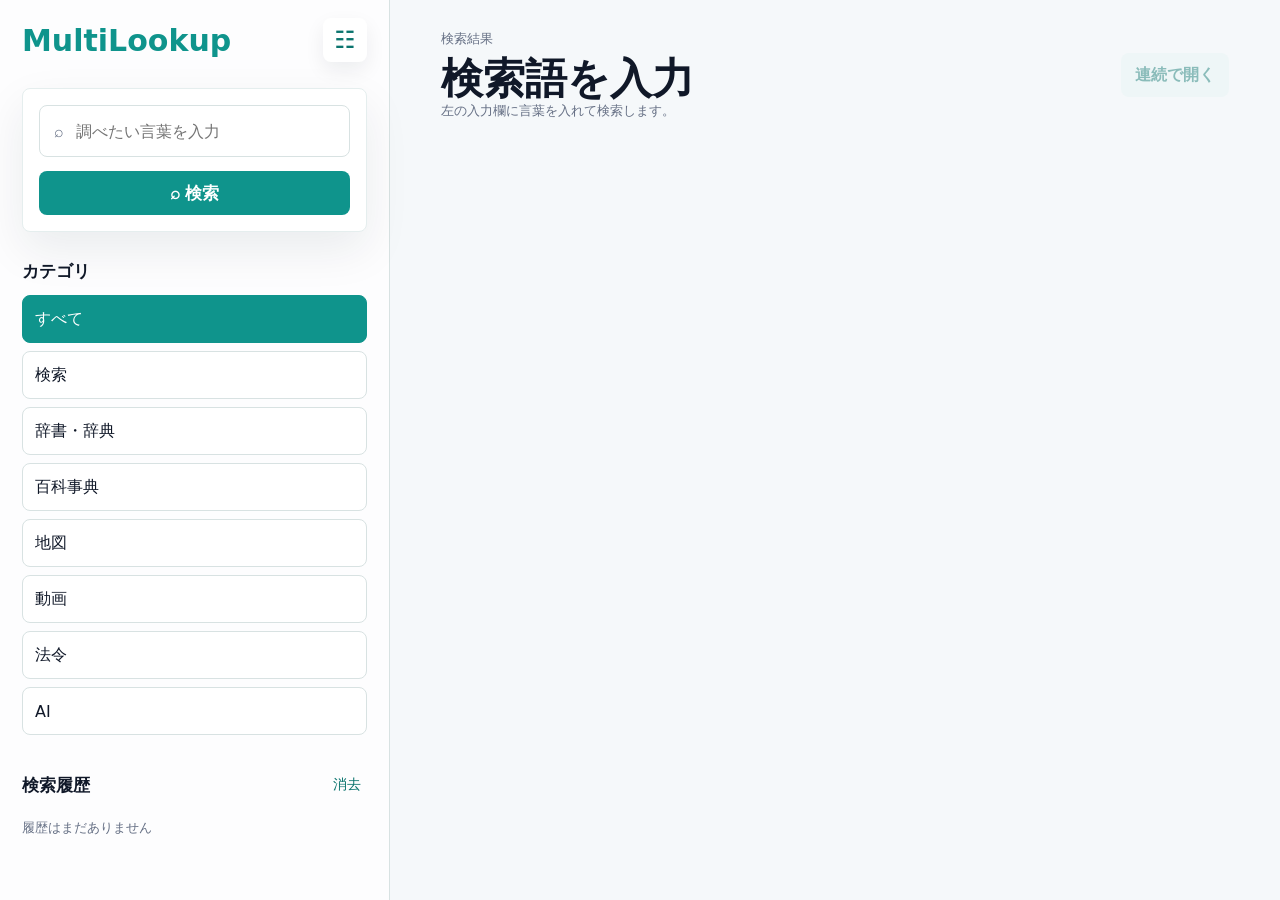
==== index.html @ 43aafacb "Open Google Maps through web helper" ====
<!doctype html>
<html lang="ja">
  <head>
    <meta charset="UTF-8" />
    <meta name="viewport" content="width=device-width, initial-scale=1, viewport-fit=cover" />
    <meta name="theme-color" content="#0f948c" />
    <meta name="apple-mobile-web-app-capable" content="yes" />
    <meta name="apple-mobile-web-app-title" content="MultiLookup" />
    <meta name="apple-mobile-web-app-status-bar-style" content="default" />
    <title>MultiLookup</title>
    <link rel="manifest" href="./manifest.webmanifest" />
    <link rel="apple-touch-icon" href="./assets/icon-192.png" />
    <link rel="stylesheet" href="./styles.css?v=7" />
  </head>
  <body>
    <main class="app-shell">
      <section class="sidebar" aria-label="検索入力">
        <header class="brand-row">
          <h1>MultiLookup</h1>
          <button class="icon-button" id="settingsButton" type="button" aria-label="検索先設定" disabled>
            <span aria-hidden="true">☷</span>
          </button>
        </header>

        <form class="search-panel" id="searchForm">
          <label class="sr-only" for="queryInput">調べたい言葉</label>
          <div class="input-wrap">
            <span aria-hidden="true">⌕</span>
            <input id="queryInput" autocomplete="off" enterkeyhint="search" placeholder="調べたい言葉を入力" />
          </div>
          <button class="primary-button" type="submit">
            <span aria-hidden="true">⌕</span>
            検索
          </button>
        </form>

        <section class="section-block">
          <div class="section-heading">
            <h2>カテゴリ</h2>
          </div>
          <div class="category-list" id="categoryList" role="tablist" aria-label="カテゴリ"></div>
        </section>

        <section class="section-block">
          <div class="section-heading">
            <h2>検索履歴</h2>
            <button class="text-button" id="clearHistoryButton" type="button">消去</button>
          </div>
          <div class="history-list" id="historyList"></div>
        </section>
      </section>

      <section class="results-pane" aria-label="検索結果">
        <div class="results-header">
          <div>
            <p class="muted-label">検索結果</p>
            <h2 id="resultTitle">検索語を入力</h2>
            <p id="resultMeta">左の入力欄に言葉を入れて検索します。</p>
          </div>
          <button class="secondary-button" id="openBatchButton" type="button" disabled>連続で開く</button>
        </div>
        <div class="launcher-panel" id="launcherPanel" hidden>
          <div>
            <strong id="launcherTitle">次の検索先</strong>
            <p id="launcherMeta">検索先を順番に開きます。</p>
          </div>
          <button class="primary-button compact-button" id="openNextButton" type="button">次を開く</button>
        </div>
        <div class="result-list" id="resultList"></div>
      </section>
    </main>

    <dialog class="settings-dialog" id="settingsDialog" aria-labelledby="settingsTitle">
      <form method="dialog" class="settings-card">
        <header class="settings-header">
          <h2 id="settingsTitle">検索先設定</h2>
          <button class="icon-button" value="close" aria-label="閉じる" type="submit">×</button>
        </header>

        <section class="settings-section">
          <div class="quick-setting">
            <label>
              <input id="quickOpenInput" type="checkbox" />
              <span>検索時に先頭の検索先をすぐ開く</span>
            </label>
          </div>

          <div class="section-heading">
            <h3>検索先</h3>
            <span id="saveStatus">設定を読み込み中</span>
          </div>
          <div class="provider-settings" id="providerSettings"></div>
        </section>

        <section class="settings-section">
          <h3>設定の移行</h3>
          <div class="settings-actions">
            <button class="secondary-button" id="exportButton" type="button">JSONを書き出す</button>
            <label class="file-button">
              JSONを読み込む
              <input id="importInput" type="file" accept="application/json,.json" />
            </label>
          </div>
          <p class="settings-note">Web版はiCloud KVSを直接使えないため、iCloud Drive等にJSONを保存して移行します。</p>
        </section>
      </form>
    </dialog>

    <script src="./app.js?v=7" type="module"></script>
  </body>
</html>
---- styles.css ----
:root {
  color-scheme: light;
  --bg: #f5f8fa;
  --surface: #ffffff;
  --surface-soft: #f8fbfb;
  --text: #101828;
  --muted: #667085;
  --line: #d8e2e2;
  --accent: #0f948c;
  --accent-dark: #0b746e;
  --danger: #b42318;
  --shadow: 0 18px 46px rgba(15, 34, 46, 0.08);
  --radius: 8px;
  --font: "Hiragino Maru Gothic ProN", "Hiragino Sans", "Yu Gothic", system-ui, sans-serif;
}

* {
  box-sizing: border-box;
}

body {
  margin: 0;
  background: var(--bg);
  color: var(--text);
  font-family: var(--font);
  letter-spacing: 0;
}

button,
input {
  font: inherit;
}

button {
  cursor: pointer;
}

button:disabled {
  cursor: not-allowed;
}

.sr-only {
  position: absolute;
  width: 1px;
  height: 1px;
  padding: 0;
  margin: -1px;
  overflow: hidden;
  clip: rect(0, 0, 0, 0);
  white-space: nowrap;
  border: 0;
}

.app-shell {
  min-height: 100svh;
  display: grid;
  grid-template-columns: minmax(320px, 390px) minmax(0, 1fr);
  background: var(--bg);
}

.sidebar {
  min-height: 100svh;
  padding: max(18px, env(safe-area-inset-top)) 22px max(22px, env(safe-area-inset-bottom));
  background: rgba(255, 255, 255, 0.78);
  border-right: 1px solid var(--line);
}

.brand-row,
.results-header,
.settings-header,
.section-heading,
.settings-actions {
  display: flex;
  align-items: center;
  justify-content: space-between;
  gap: 14px;
}

h1 {
  margin: 0;
  color: var(--accent);
  font-size: 30px;
  line-height: 1.1;
  font-weight: 800;
}

h2,
h3,
p {
  margin: 0;
}

.icon-button,
.text-button,
.secondary-button,
.primary-button,
.file-button {
  border: 0;
  border-radius: var(--radius);
  min-height: 44px;
}

.icon-button {
  width: 44px;
  color: var(--accent-dark);
  background: var(--surface);
  box-shadow: 0 8px 20px rgba(15, 34, 46, 0.07);
  font-size: 24px;
}

.icon-button:disabled {
  opacity: 0.45;
}

.search-panel {
  margin-top: 26px;
  padding: 16px;
  background: var(--surface);
  border: 1px solid #e5eeee;
  border-radius: 8px;
  box-shadow: var(--shadow);
}

.input-wrap {
  display: flex;
  align-items: center;
  gap: 10px;
  height: 52px;
  padding: 0 14px;
  border: 1px solid var(--line);
  border-radius: var(--radius);
  color: var(--muted);
  background: var(--surface);
}

.input-wrap input {
  width: 100%;
  border: 0;
  outline: 0;
  color: var(--text);
  background: transparent;
  font-size: 16px;
}

.primary-button {
  width: 100%;
  margin-top: 14px;
  color: #fff;
  background: var(--accent);
  font-weight: 700;
  font-size: 17px;
}

.compact-button {
  width: auto;
  min-width: 132px;
  margin-top: 0;
  padding: 0 16px;
}

.primary-button:disabled,
.secondary-button:disabled {
  opacity: 0.45;
  cursor: not-allowed;
}

.section-block {
  margin-top: 28px;
}

.section-heading {
  margin-bottom: 12px;
}

.section-heading h2,
.settings-section h3 {
  font-size: 17px;
  font-weight: 800;
}

.section-heading span,
.muted-label,
#resultMeta,
.settings-note {
  color: var(--muted);
  font-size: 13px;
}

#saveStatus {
  color: var(--accent-dark);
  text-align: right;
}

#saveStatus.error {
  color: var(--danger);
}

.category-list,
.history-list,
.provider-settings {
  display: grid;
  gap: 8px;
}

.category-button,
.history-button,
.provider-row,
.result-card {
  width: 100%;
  min-height: 48px;
  padding: 12px;
  border: 1px solid var(--line);
  border-radius: var(--radius);
  background: var(--surface);
}

.category-button,
.history-button {
  display: flex;
  align-items: center;
  justify-content: space-between;
  color: var(--text);
}

.category-button.active {
  color: #fff;
  background: var(--accent);
  border-color: var(--accent);
}

.text-button {
  color: var(--accent-dark);
  background: transparent;
  font-size: 14px;
}

.results-pane {
  min-width: 0;
  padding: max(30px, env(safe-area-inset-top)) clamp(24px, 4vw, 54px);
}

.results-header {
  margin-bottom: 24px;
}

.results-header h2 {
  margin-top: 8px;
  font-size: clamp(28px, 5vw, 42px);
  line-height: 1.1;
}

.secondary-button,
.file-button {
  display: inline-flex;
  align-items: center;
  justify-content: center;
  padding: 0 14px;
  color: var(--accent-dark);
  background: #e7f5f4;
  font-weight: 700;
}

.result-list {
  display: grid;
  gap: 12px;
}

.launcher-panel {
  display: flex;
  align-items: center;
  justify-content: space-between;
  gap: 14px;
  margin-bottom: 14px;
  padding: 14px;
  border: 1px solid #b7dddd;
  border-radius: var(--radius);
  background: #ecfaf8;
}

.launcher-panel[hidden] {
  display: none;
}

.launcher-panel strong {
  display: block;
  color: var(--accent-dark);
}

.launcher-panel p {
  margin-top: 3px;
  color: var(--muted);
  font-size: 13px;
}

.result-card {
  display: grid;
  grid-template-columns: 42px minmax(0, 1fr) auto;
  gap: 14px;
  align-items: center;
  min-width: 0;
}

.app-result-card {
  border-color: #c9d8e8;
  background: #f8fbff;
}

.result-link {
  display: block;
  min-width: 0;
  color: inherit;
  text-decoration: none;
  -webkit-tap-highlight-color: rgba(15, 148, 140, 0.14);
}

.provider-icon {
  display: grid;
  place-items: center;
  width: 42px;
  height: 42px;
  border-radius: 8px;
  color: #fff;
  background: var(--accent);
  font-weight: 800;
}

.result-card h3 {
  font-size: 17px;
}

.result-card p {
  margin-top: 4px;
  color: var(--muted);
  font-size: 13px;
  overflow-wrap: anywhere;
}

.result-actions {
  display: flex;
  gap: 8px;
}

.small-button {
  min-width: 42px;
  min-height: 42px;
  border: 1px solid var(--line);
  border-radius: var(--radius);
  color: var(--accent-dark);
  background: var(--surface-soft);
}

.app-badge {
  display: inline-flex;
  align-items: center;
  min-height: 32px;
  padding: 0 10px;
  border-radius: var(--radius);
  color: #344054;
  background: #eef4ff;
  font-size: 13px;
  font-weight: 700;
}

.helper-shell {
  min-height: 100svh;
  display: grid;
  place-items: center;
  padding: max(22px, env(safe-area-inset-top)) 18px max(22px, env(safe-area-inset-bottom));
}

.helper-panel {
  width: min(560px, 100%);
  padding: 20px;
  border: 1px solid var(--line);
  border-radius: var(--radius);
  background: var(--surface);
  box-shadow: var(--shadow);
}

.helper-query {
  margin-top: 18px;
  padding: 14px;
  border: 1px solid var(--line);
  border-radius: var(--radius);
  background: var(--surface-soft);
  font-size: 18px;
  font-weight: 700;
  overflow-wrap: anywhere;
}

.helper-actions {
  display: flex;
  gap: 10px;
  margin-top: 16px;
}

.map-helper-shell {
  min-height: 100svh;
  display: grid;
  grid-template-rows: auto minmax(360px, 1fr);
  gap: 14px;
  padding: max(16px, env(safe-area-inset-top)) 14px max(14px, env(safe-area-inset-bottom));
}

.map-helper-header {
  display: grid;
  grid-template-columns: minmax(0, 1fr) auto;
  gap: 14px;
  align-items: end;
  padding: 16px;
  border: 1px solid var(--line);
  border-radius: var(--radius);
  background: var(--surface);
  box-shadow: var(--shadow);
}

.map-frame {
  width: 100%;
  height: 100%;
  min-height: 520px;
  border: 1px solid var(--line);
  border-radius: var(--radius);
  background: var(--surface);
}

.quick-setting {
  margin-bottom: 18px;
  padding: 12px;
  border: 1px solid var(--line);
  border-radius: var(--radius);
  background: var(--surface-soft);
}

.quick-setting label {
  display: flex;
  align-items: center;
  gap: 10px;
}

.settings-dialog {
  width: min(720px, calc(100vw - 28px));
  border: 0;
  border-radius: 8px;
  padding: 0;
  box-shadow: 0 28px 80px rgba(15, 34, 46, 0.22);
}

.settings-dialog::backdrop {
  background: rgba(16, 24, 40, 0.28);
}

.settings-card {
  padding: 20px;
}

.settings-section {
  margin-top: 18px;
}

.provider-row {
  display: grid;
  grid-template-columns: auto minmax(0, 1fr) auto;
  gap: 12px;
  align-items: center;
}

.provider-row strong,
.provider-row small {
  display: block;
}

.provider-row small {
  margin-top: 3px;
  color: var(--muted);
  overflow-wrap: anywhere;
}

.move-buttons {
  display: flex;
  gap: 5px;
}

.move-buttons button {
  width: 34px;
  height: 34px;
  border: 1px solid var(--line);
  border-radius: var(--radius);
  background: var(--surface-soft);
}

.file-button input {
  display: none;
}

@media (max-width: 760px) {
  html,
  body {
    overflow-x: hidden;
  }

  .app-shell {
    display: block;
  }

  .sidebar {
    min-height: auto;
    padding: max(20px, env(safe-area-inset-top)) 18px 18px;
    border-right: 0;
  }

  h1 {
    font-size: 42px;
    color: var(--text);
  }

  .results-pane {
    padding: 0 18px max(28px, env(safe-area-inset-bottom));
  }

  .results-header {
    margin-top: 20px;
    align-items: stretch;
    flex-direction: column;
  }

  .results-header .secondary-button {
    width: 100%;
  }

  .result-card {
    grid-template-columns: minmax(0, 1fr);
  }

  .provider-icon {
    display: none;
  }

  .result-actions {
    display: grid;
    gap: 8px;
  }

  .small-button {
    width: 100%;
  }

  .launcher-panel {
    align-items: stretch;
    flex-direction: column;
  }

  .compact-button {
    width: 100%;
  }

  .helper-actions {
    flex-direction: column;
  }

  .map-helper-header {
    grid-template-columns: minmax(0, 1fr);
  }

  .map-frame {
    min-height: 470px;
  }

  .category-list {
    display: flex;
    overflow-x: auto;
    padding-bottom: 3px;
  }

  .category-button {
    width: auto;
    white-space: nowrap;
  }
}
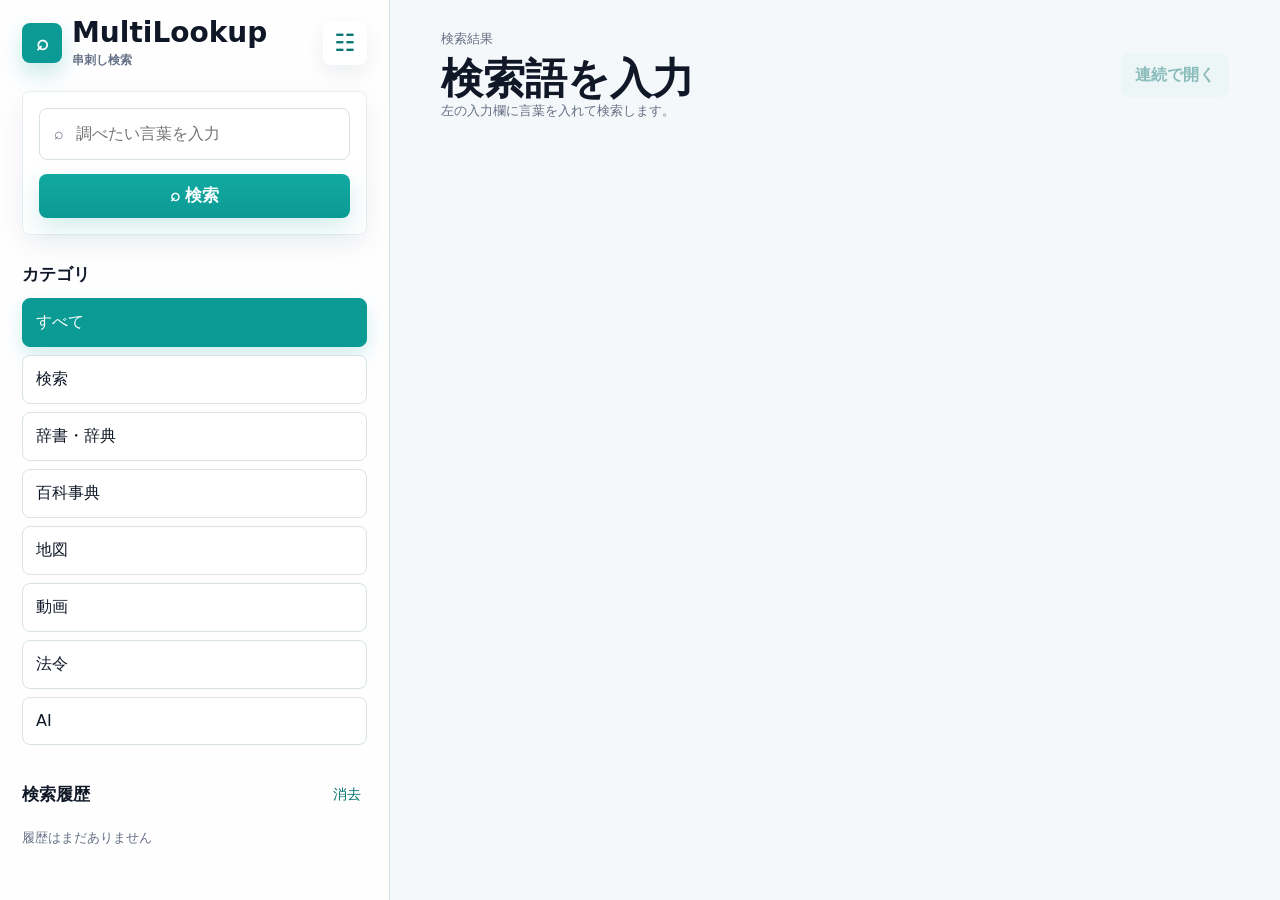
==== commit f27474fb: "Restore app links and refine mobile UI" ====
--- a/index.html
+++ b/index.html
@@ -10,13 +10,19 @@
     <title>MultiLookup</title>
     <link rel="manifest" href="./manifest.webmanifest" />
     <link rel="apple-touch-icon" href="./assets/icon-192.png" />
-    <link rel="stylesheet" href="./styles.css?v=7" />
+    <link rel="stylesheet" href="./styles.css?v=9" />
   </head>
   <body>
     <main class="app-shell">
       <section class="sidebar" aria-label="検索入力">
         <header class="brand-row">
-          <h1>MultiLookup</h1>
+          <div class="brand-lockup">
+            <div class="brand-mark" aria-hidden="true">⌕</div>
+            <div>
+              <h1>MultiLookup</h1>
+              <p>串刺し検索</p>
+            </div>
+          </div>
           <button class="icon-button" id="settingsButton" type="button" aria-label="検索先設定" disabled>
             <span aria-hidden="true">☷</span>
           </button>
@@ -106,6 +112,6 @@
       </form>
     </dialog>
 
-    <script src="./app.js?v=7" type="module"></script>
+    <script src="./app.js?v=9" type="module"></script>
   </body>
 </html>
--- a/styles.css
+++ b/styles.css
@@ -6,10 +6,14 @@
   --text: #101828;
   --muted: #667085;
   --line: #d8e2e2;
-  --accent: #0f948c;
-  --accent-dark: #0b746e;
+  --accent: #0b9b94;
+  --accent-dark: #08746f;
+  --accent-soft: #e3f5f3;
+  --app-blue: #285a9f;
+  --app-blue-dark: #1f4781;
   --danger: #b42318;
   --shadow: 0 18px 46px rgba(15, 34, 46, 0.08);
+  --shadow-soft: 0 10px 28px rgba(15, 34, 46, 0.06);
   --radius: 8px;
   --font: "Hiragino Maru Gothic ProN", "Hiragino Sans", "Yu Gothic", system-ui, sans-serif;
 }
@@ -20,7 +24,8 @@
 
 body {
   margin: 0;
-  background: var(--bg);
+  background:
+    linear-gradient(180deg, #fbfdfd 0%, var(--bg) 42%, #eef4f7 100%);
   color: var(--text);
   font-family: var(--font);
   letter-spacing: 0;
@@ -61,8 +66,9 @@
 .sidebar {
   min-height: 100svh;
   padding: max(18px, env(safe-area-inset-top)) 22px max(22px, env(safe-area-inset-bottom));
-  background: rgba(255, 255, 255, 0.78);
+  background: rgba(255, 255, 255, 0.86);
   border-right: 1px solid var(--line);
+  backdrop-filter: blur(16px);
 }
 
 .brand-row,
@@ -78,8 +84,8 @@
 
 h1 {
   margin: 0;
-  color: var(--accent);
-  font-size: 30px;
+  color: var(--text);
+  font-size: 28px;
   line-height: 1.1;
   font-weight: 800;
 }
@@ -108,17 +114,44 @@
   font-size: 24px;
 }
 
+.brand-lockup {
+  display: flex;
+  align-items: center;
+  gap: 10px;
+  min-width: 0;
+}
+
+.brand-lockup p {
+  margin-top: 3px;
+  color: var(--muted);
+  font-size: 12px;
+  font-weight: 700;
+}
+
+.brand-mark {
+  display: grid;
+  place-items: center;
+  width: 40px;
+  height: 40px;
+  border-radius: 8px;
+  color: #fff;
+  background: var(--accent);
+  box-shadow: 0 10px 22px rgba(11, 155, 148, 0.22);
+  font-size: 21px;
+  font-weight: 800;
+}
+
 .icon-button:disabled {
   opacity: 0.45;
 }
 
 .search-panel {
-  margin-top: 26px;
+  margin-top: 22px;
   padding: 16px;
   background: var(--surface);
   border: 1px solid #e5eeee;
   border-radius: 8px;
-  box-shadow: var(--shadow);
+  box-shadow: var(--shadow-soft);
 }
 
 .input-wrap {
@@ -146,9 +179,10 @@
   width: 100%;
   margin-top: 14px;
   color: #fff;
-  background: var(--accent);
+  background: linear-gradient(180deg, #12a9a1 0%, var(--accent) 100%);
   font-weight: 700;
   font-size: 17px;
+  box-shadow: 0 10px 24px rgba(11, 155, 148, 0.18);
 }
 
 .compact-button {
@@ -202,13 +236,21 @@
   gap: 8px;
 }
 
+.category-list {
+  scrollbar-width: none;
+}
+
+.category-list::-webkit-scrollbar {
+  display: none;
+}
+
 .category-button,
 .history-button,
 .provider-row,
 .result-card {
   width: 100%;
   min-height: 48px;
-  padding: 12px;
+  padding: 13px;
   border: 1px solid var(--line);
   border-radius: var(--radius);
   background: var(--surface);
@@ -226,6 +268,7 @@
   color: #fff;
   background: var(--accent);
   border-color: var(--accent);
+  box-shadow: 0 8px 18px rgba(11, 155, 148, 0.18);
 }
 
 .text-button {
@@ -256,7 +299,7 @@
   justify-content: center;
   padding: 0 14px;
   color: var(--accent-dark);
-  background: #e7f5f4;
+  background: var(--accent-soft);
   font-weight: 700;
 }
 
@@ -298,6 +341,7 @@
   gap: 14px;
   align-items: center;
   min-width: 0;
+  box-shadow: 0 6px 18px rgba(15, 34, 46, 0.045);
 }
 
 .app-result-card {
@@ -320,12 +364,13 @@
   height: 42px;
   border-radius: 8px;
   color: #fff;
-  background: var(--accent);
+  background: linear-gradient(180deg, #16aaa2 0%, var(--accent-dark) 100%);
   font-weight: 800;
 }
 
 .result-card h3 {
   font-size: 17px;
+  line-height: 1.25;
 }
 
 .result-card p {
@@ -338,27 +383,41 @@
 .result-actions {
   display: flex;
   gap: 8px;
+  align-items: center;
+}
+
+.app-result-card {
+  grid-template-columns: 42px minmax(0, 1fr) minmax(150px, auto);
 }
 
 .small-button {
-  min-width: 42px;
+  display: inline-flex;
+  align-items: center;
+  justify-content: center;
+  gap: 5px;
+  min-width: 76px;
   min-height: 42px;
   border: 1px solid var(--line);
   border-radius: var(--radius);
   color: var(--accent-dark);
   background: var(--surface-soft);
-}
-
-.app-badge {
-  display: inline-flex;
-  align-items: center;
-  min-height: 32px;
-  padding: 0 10px;
-  border-radius: var(--radius);
-  color: #344054;
-  background: #eef4ff;
   font-size: 13px;
   font-weight: 700;
+}
+
+.app-open-button {
+  display: inline-flex;
+  align-items: center;
+  justify-content: center;
+  min-height: 48px;
+  padding: 0 16px;
+  border-radius: var(--radius);
+  color: #fff;
+  background: linear-gradient(180deg, #3268b4 0%, var(--app-blue) 100%);
+  text-decoration: none;
+  white-space: nowrap;
+  font-weight: 700;
+  box-shadow: 0 10px 24px rgba(40, 90, 159, 0.2);
 }
 
 .helper-shell {
@@ -504,13 +563,22 @@
 
   .sidebar {
     min-height: auto;
-    padding: max(20px, env(safe-area-inset-top)) 18px 18px;
+    padding: max(16px, env(safe-area-inset-top)) 18px 16px;
     border-right: 0;
   }
 
   h1 {
-    font-size: 42px;
+    font-size: 27px;
     color: var(--text);
+  }
+
+  .brand-mark {
+    width: 38px;
+    height: 38px;
+  }
+
+  .search-panel {
+    margin-top: 18px;
   }
 
   .results-pane {
@@ -528,16 +596,30 @@
   }
 
   .result-card {
-    grid-template-columns: minmax(0, 1fr);
+    grid-template-columns: 38px minmax(0, 1fr);
+    gap: 10px;
+  }
+
+  .app-result-card {
+    grid-template-columns: 38px minmax(0, 1fr);
   }
 
   .provider-icon {
-    display: none;
+    display: grid;
+    width: 38px;
+    height: 38px;
   }
 
   .result-actions {
+    grid-column: 1 / -1;
     display: grid;
     gap: 8px;
+  }
+
+  .app-open-button {
+    min-height: 52px;
+    width: 100%;
+    font-size: 17px;
   }
 
   .small-button {
@@ -568,7 +650,7 @@
   .category-list {
     display: flex;
     overflow-x: auto;
-    padding-bottom: 3px;
+    padding-bottom: 2px;
   }
 
   .category-button {
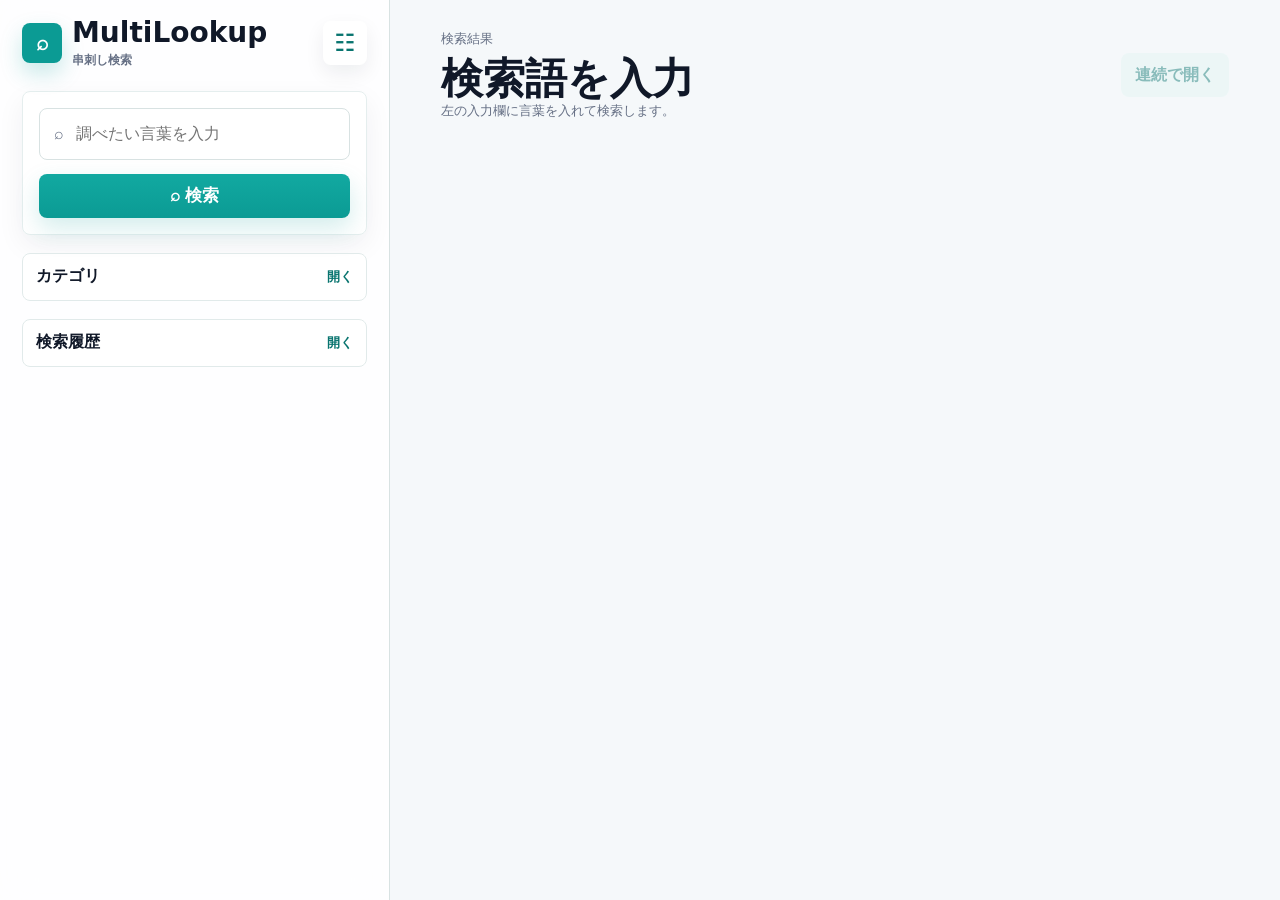
==== commit 599860da: "Add color coded AI quick controls" ====
--- a/index.html
+++ b/index.html
@@ -10,7 +10,7 @@
     <title>MultiLookup</title>
     <link rel="manifest" href="./manifest.webmanifest" />
     <link rel="apple-touch-icon" href="./assets/icon-192.png" />
-    <link rel="stylesheet" href="./styles.css?v=9" />
+    <link rel="stylesheet" href="./styles.css?v=14" />
   </head>
   <body>
     <main class="app-shell">
@@ -40,20 +40,36 @@
           </button>
         </form>
 
-        <section class="section-block">
-          <div class="section-heading">
-            <h2>カテゴリ</h2>
+        <section class="quick-open-section" id="quickOpenSection" hidden>
+          <div class="section-heading compact-heading">
+            <h2>すぐ開く</h2>
+            <button class="text-button" id="quickOpenAllButton" type="button">連続</button>
           </div>
-          <div class="category-list" id="categoryList" role="tablist" aria-label="カテゴリ"></div>
+          <div class="quick-open-grid" id="quickOpenGrid"></div>
+          <div class="ai-open-block" id="aiOpenBlock" hidden>
+            <div class="ai-open-label">AIで開く</div>
+            <div class="ai-open-grid" id="aiOpenGrid"></div>
+          </div>
         </section>
 
-        <section class="section-block">
-          <div class="section-heading">
-            <h2>検索履歴</h2>
-            <button class="text-button" id="clearHistoryButton" type="button">消去</button>
+        <details class="section-block collapsible-section">
+          <summary>
+            <span>カテゴリ</span>
+            <span aria-hidden="true">開く</span>
+          </summary>
+          <div class="category-list" id="categoryList" role="tablist" aria-label="カテゴリ"></div>
+        </details>
+
+        <details class="section-block collapsible-section">
+          <summary>
+            <span>検索履歴</span>
+            <span aria-hidden="true">開く</span>
+          </summary>
+          <div class="collapsible-actions">
+            <button class="text-button" id="clearHistoryButton" type="button">履歴を消去</button>
           </div>
           <div class="history-list" id="historyList"></div>
-        </section>
+        </details>
       </section>
 
       <section class="results-pane" aria-label="検索結果">
@@ -112,6 +128,6 @@
       </form>
     </dialog>
 
-    <script src="./app.js?v=9" type="module"></script>
+    <script src="./app.js?v=14" type="module"></script>
   </body>
 </html>
--- a/styles.css
+++ b/styles.css
@@ -199,7 +199,24 @@
 }
 
 .section-block {
-  margin-top: 28px;
+  margin-top: 18px;
+}
+
+.quick-open-section {
+  margin-top: 16px;
+  padding: 12px;
+  border: 1px solid #d7e7e8;
+  border-radius: var(--radius);
+  background: rgba(255, 255, 255, 0.78);
+  box-shadow: var(--shadow-soft);
+}
+
+.quick-open-section[hidden] {
+  display: none;
+}
+
+.compact-heading {
+  margin-bottom: 10px;
 }
 
 .section-heading {
@@ -231,9 +248,181 @@
 
 .category-list,
 .history-list,
-.provider-settings {
+.provider-settings,
+.quick-open-grid,
+.ai-open-grid {
   display: grid;
   gap: 8px;
+}
+
+.quick-open-grid {
+  grid-template-columns: repeat(3, minmax(0, 1fr));
+}
+
+.quick-open-button {
+  --button-start: #12a9a1;
+  --button-end: #0b9b94;
+  --button-shadow: rgba(11, 155, 148, 0.16);
+  display: inline-flex;
+  align-items: center;
+  justify-content: center;
+  gap: 7px;
+  min-height: 48px;
+  padding: 0 9px;
+  border-radius: var(--radius);
+  color: #fff;
+  background: linear-gradient(180deg, var(--button-start) 0%, var(--button-end) 100%);
+  text-decoration: none;
+  font-size: 14px;
+  font-weight: 800;
+  box-shadow: 0 8px 18px var(--button-shadow);
+}
+
+.app-quick-open-button {
+  --button-start: #3268b4;
+  --button-end: var(--app-blue);
+  --button-shadow: rgba(40, 90, 159, 0.18);
+}
+
+.provider-google {
+  --button-start: #2d8cff;
+  --button-end: #1768d6;
+  --button-shadow: rgba(23, 104, 214, 0.2);
+}
+
+.provider-googleImages {
+  --button-start: #f05f88;
+  --button-end: #c83c68;
+  --button-shadow: rgba(200, 60, 104, 0.2);
+}
+
+.provider-wikipediaJA {
+  --button-start: #6b7280;
+  --button-end: #374151;
+  --button-shadow: rgba(55, 65, 81, 0.18);
+}
+
+.provider-weblio {
+  --button-start: #16a36a;
+  --button-end: #08784c;
+  --button-shadow: rgba(8, 120, 76, 0.18);
+}
+
+.provider-monokakido {
+  --button-start: #3268b4;
+  --button-end: #285a9f;
+  --button-shadow: rgba(40, 90, 159, 0.22);
+}
+
+.provider-grok {
+  --button-start: #2b3137;
+  --button-end: #111827;
+  --button-shadow: rgba(17, 24, 39, 0.22);
+}
+
+.provider-chatGPT {
+  --button-start: #19a37f;
+  --button-end: #0d7c65;
+  --button-shadow: rgba(13, 124, 101, 0.2);
+}
+
+.provider-perplexity {
+  --button-start: #7557d9;
+  --button-end: #5235ad;
+  --button-shadow: rgba(82, 53, 173, 0.22);
+}
+
+.provider-googleMaps,
+.provider-appleMaps {
+  --button-start: #f6a623;
+  --button-end: #c77700;
+  --button-shadow: rgba(199, 119, 0, 0.2);
+}
+
+.quick-open-icon {
+  display: grid;
+  place-items: center;
+  width: 24px;
+  height: 24px;
+  border-radius: 7px;
+  background: rgba(255, 255, 255, 0.18);
+  font-size: 13px;
+}
+
+.ai-open-block {
+  margin-top: 10px;
+  padding-top: 10px;
+  border-top: 1px solid #dbe7e8;
+}
+
+.ai-open-block[hidden] {
+  display: none;
+}
+
+.ai-open-label {
+  margin-bottom: 8px;
+  color: var(--muted);
+  font-size: 12px;
+  font-weight: 800;
+}
+
+.ai-open-grid {
+  grid-template-columns: repeat(3, minmax(0, 1fr));
+}
+
+.ai-open-button {
+  min-height: 44px;
+}
+
+.collapsible-section {
+  border: 1px solid #e1eaea;
+  border-radius: var(--radius);
+  background: rgba(255, 255, 255, 0.68);
+}
+
+.collapsible-section summary {
+  display: flex;
+  align-items: center;
+  justify-content: space-between;
+  min-height: 46px;
+  padding: 0 13px;
+  color: var(--text);
+  list-style: none;
+  cursor: pointer;
+  font-weight: 800;
+}
+
+.collapsible-section summary::-webkit-details-marker {
+  display: none;
+}
+
+.collapsible-section summary span:last-child {
+  color: var(--accent-dark);
+  font-size: 13px;
+}
+
+.collapsible-section[open] summary {
+  border-bottom: 1px solid #e1eaea;
+}
+
+.collapsible-section[open] summary span:last-child {
+  font-size: 0;
+}
+
+.collapsible-section[open] summary span:last-child::after {
+  content: "閉じる";
+  font-size: 13px;
+}
+
+.collapsible-section .category-list,
+.collapsible-section .history-list {
+  padding: 10px;
+}
+
+.collapsible-actions {
+  display: flex;
+  justify-content: flex-end;
+  padding: 10px 10px 0;
 }
 
 .category-list {
@@ -277,6 +466,15 @@
   font-size: 14px;
 }
 
+.compact-heading .text-button {
+  min-height: 34px;
+  padding: 0 10px;
+  border: 1px solid #cbe1e1;
+  border-radius: var(--radius);
+  background: var(--surface-soft);
+  font-weight: 800;
+}
+
 .results-pane {
   min-width: 0;
   padding: max(30px, env(safe-area-inset-top)) clamp(24px, 4vw, 54px);
@@ -305,7 +503,7 @@
 
 .result-list {
   display: grid;
-  gap: 12px;
+  gap: 10px;
 }
 
 .launcher-panel {
@@ -337,8 +535,8 @@
 
 .result-card {
   display: grid;
-  grid-template-columns: 42px minmax(0, 1fr) auto;
-  gap: 14px;
+  grid-template-columns: 42px minmax(0, 1fr) minmax(178px, auto);
+  gap: 12px;
   align-items: center;
   min-width: 0;
   box-shadow: 0 6px 18px rgba(15, 34, 46, 0.045);
@@ -377,17 +575,23 @@
   margin-top: 4px;
   color: var(--muted);
   font-size: 13px;
+  line-height: 1.35;
   overflow-wrap: anywhere;
+  display: -webkit-box;
+  -webkit-box-orient: vertical;
+  -webkit-line-clamp: 2;
+  overflow: hidden;
 }
 
 .result-actions {
-  display: flex;
+  display: grid;
+  grid-template-columns: minmax(96px, 1fr) minmax(76px, auto);
   gap: 8px;
   align-items: center;
 }
 
 .app-result-card {
-  grid-template-columns: 42px minmax(0, 1fr) minmax(150px, auto);
+  grid-template-columns: 42px minmax(0, 1fr) minmax(210px, auto);
 }
 
 .small-button {
@@ -405,6 +609,7 @@
   font-weight: 700;
 }
 
+.open-button,
 .app-open-button {
   display: inline-flex;
   align-items: center;
@@ -420,6 +625,11 @@
   box-shadow: 0 10px 24px rgba(40, 90, 159, 0.2);
 }
 
+.open-button {
+  background: linear-gradient(180deg, #12a9a1 0%, var(--accent) 100%);
+  box-shadow: 0 10px 22px rgba(11, 155, 148, 0.18);
+}
+
 .helper-shell {
   min-height: 100svh;
   display: grid;
@@ -581,6 +791,21 @@
     margin-top: 18px;
   }
 
+  .quick-open-section {
+    margin-top: 12px;
+    padding: 10px;
+  }
+
+  .quick-open-grid {
+    grid-template-columns: repeat(3, minmax(0, 1fr));
+    gap: 7px;
+  }
+
+  .quick-open-button {
+    min-height: 46px;
+    font-size: 13px;
+  }
+
   .results-pane {
     padding: 0 18px max(28px, env(safe-area-inset-bottom));
   }
@@ -597,7 +822,8 @@
 
   .result-card {
     grid-template-columns: 38px minmax(0, 1fr);
-    gap: 10px;
+    gap: 9px 10px;
+    padding: 12px;
   }
 
   .app-result-card {
@@ -610,20 +836,28 @@
     height: 38px;
   }
 
+  .result-card p {
+    -webkit-line-clamp: 1;
+  }
+
   .result-actions {
     grid-column: 1 / -1;
     display: grid;
+    grid-template-columns: minmax(0, 1fr) minmax(88px, auto);
     gap: 8px;
   }
 
+  .open-button,
   .app-open-button {
-    min-height: 52px;
+    min-height: 50px;
     width: 100%;
     font-size: 17px;
   }
 
   .small-button {
     width: 100%;
+    min-width: 88px;
+    min-height: 50px;
   }
 
   .launcher-panel {
